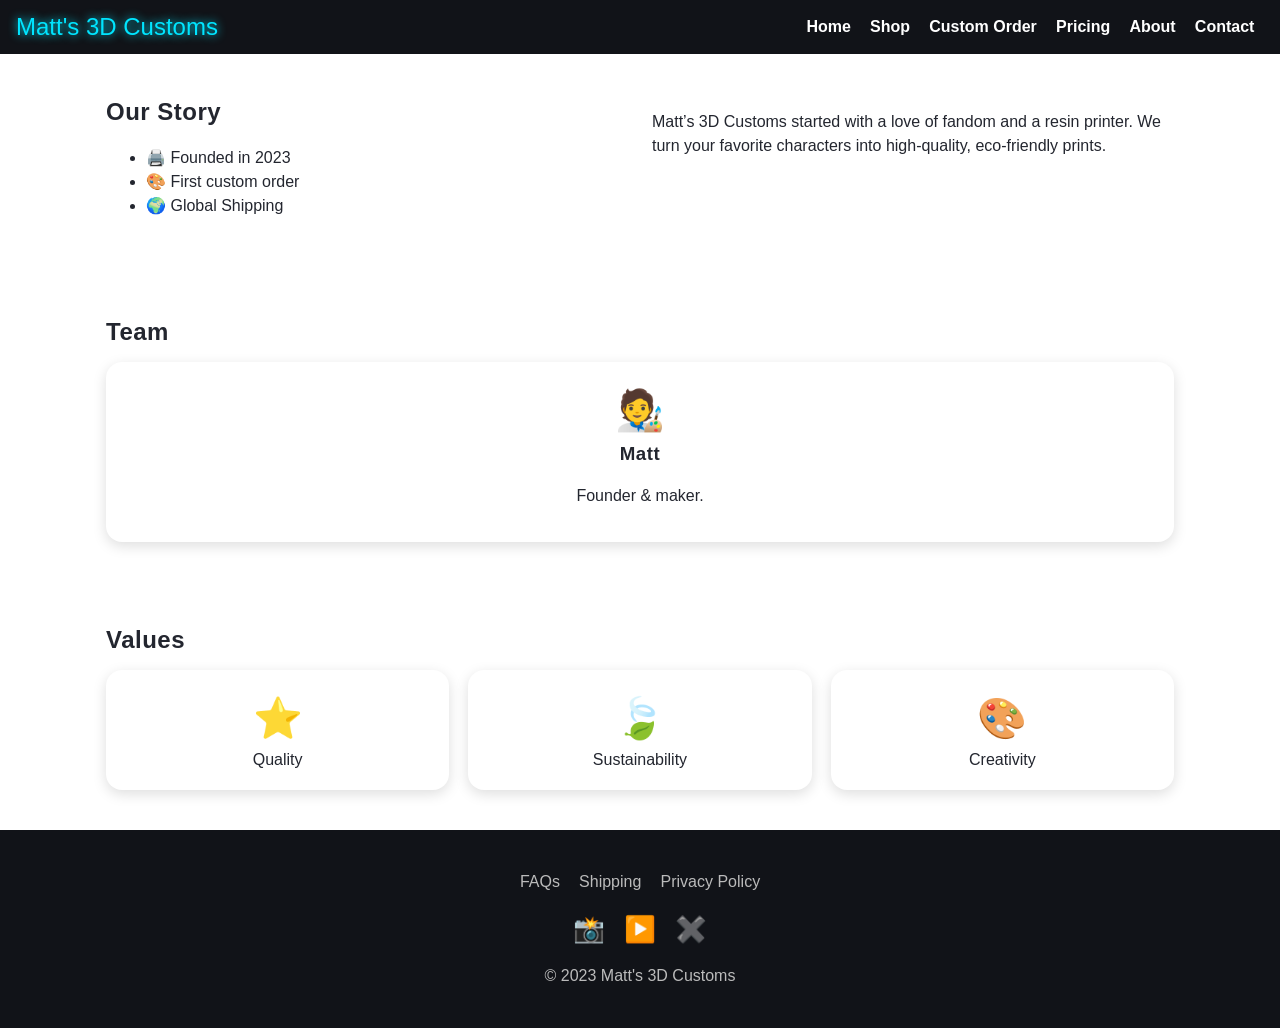
==== about.html @ 5f22d1f5 "Add static storefront site Co-authored-by: mattvalle2020-arch <328107690+mattvalle2020-arch@users.no" ====
<!DOCTYPE html><html lang="en"><head><meta charset="utf-8"><meta name="viewport" content="width=device-width,initial-scale=1">
<title>About | Matt's 3D Customs</title><link rel="stylesheet" href="css/style.css"></head><body>
<section class="two"><div><h1>Our Story</h1><ul><li>🖨️ Founded in 2023</li><li>🎨 First custom order</li><li>🌍 Global Shipping</li></ul></div><div><p>Matt’s 3D Customs started with a love of fandom and a resin printer. We turn your favorite characters into high-quality, eco-friendly prints.</p></div></section>
<section><h2>Team</h2><div class="grid center"><div class="card"><div class="icon">🧑‍🎨</div><h3>Matt</h3><p>Founder &amp; maker.</p></div></div></section>
<section><h2>Values</h2><div class="grid center"><div class="card"><div class="icon">⭐</div>Quality</div><div class="card"><div class="icon">🍃</div>Sustainability</div><div class="card"><div class="icon">🎨</div>Creativity</div></div></section>
<script src="js/site.js"></script>

</body></html>
---- css/style.css ----
:root{--bg:#111318;--dark:#23262f;--light:#f2f3f6;--blue:#00e5ff;--pink:#ff2d95;--purple:#a855ff;--green:#39ff88;--yellow:#ffe14d}
*{box-sizing:border-box}
body{margin:0;font-family:"Segoe UI",Arial,sans-serif;color:var(--dark);background:#fff;line-height:1.5}
h1,h2,h3{font-family:Impact,"Arial Black",sans-serif;letter-spacing:.5px;margin:0 0 .5em}
a{color:inherit}
header{background:var(--bg);color:#fff;display:flex;flex-wrap:wrap;justify-content:space-between;align-items:center;padding:.8rem 1rem;position:sticky;top:0;z-index:10}
.logo{font:1.5rem Impact,sans-serif;color:var(--blue);text-decoration:none;text-shadow:0 0 10px var(--blue)}
nav a{color:#fff;text-decoration:none;margin:0 .6rem;font-weight:600}
nav a:hover{color:var(--pink);text-shadow:0 0 8px var(--pink)}
.hero{min-height:80vh;background:radial-gradient(circle at 20% 30%,#ff2d9540,transparent 40%),radial-gradient(circle at 80% 70%,#00e5ff40,transparent 40%),var(--bg);color:#fff;display:flex;flex-direction:column;justify-content:center;align-items:center;text-align:center;padding:2rem}
.hero h1{font-size:clamp(2.2rem,8vw,5rem);max-width:900px}
.btn{display:inline-block;background:var(--pink);color:#fff;border:0;padding:.9rem 1.6rem;border-radius:999px;font-weight:700;font-size:1rem;cursor:pointer;text-decoration:none;box-shadow:0 0 12px var(--pink);transition:.25s}
.btn:hover{transform:translateY(-2px);box-shadow:0 0 28px var(--pink)}
.btn.blue{background:var(--blue);color:#000;box-shadow:0 0 12px var(--blue)}
section{padding:2.5rem 1rem;max-width:1100px;margin:auto}
.gray{background:var(--light);max-width:none}.gray>div{max-width:1100px;margin:auto}
.grid{display:grid;gap:1.2rem;grid-template-columns:repeat(auto-fit,minmax(220px,1fr))}
.card{background:#fff;border-radius:16px;box-shadow:0 4px 14px #0002;padding:1rem;border:2px solid transparent;transition:.25s;text-decoration:none;display:block}
.card:hover{border-color:var(--blue);box-shadow:0 0 18px var(--blue)}
.thumb{height:160px;border-radius:12px;display:flex;align-items:center;justify-content:center;font-size:3.5rem;background:linear-gradient(135deg,var(--purple),var(--blue))}
.price{color:var(--pink);font-weight:800}
.center{text-align:center}.icon{font-size:2.5rem}
blockquote{font-style:italic;margin:0}
.chips{display:flex;flex-wrap:wrap;gap:.5rem;margin:.8rem 0}
.chip{border:2px solid var(--dark);background:#fff;border-radius:999px;padding:.4rem 1rem;cursor:pointer;font-weight:600;transition:.2s}
.chip:hover{background:var(--light)}
.chip.on{background:var(--c,var(--blue));color:#000;border-color:var(--c,var(--blue));box-shadow:0 0 10px var(--c,var(--blue))}
.two{display:grid;gap:1.5rem}
@media(min-width:800px){.two{grid-template-columns:1fr 1fr}}
#viewer{width:100%;height:380px;background:var(--bg);border-radius:16px}
form label{display:block;margin:.8rem 0 .2rem;font-weight:700}
input,select,textarea{width:100%;padding:.7rem;border-radius:8px;border:2px solid #ccc;font:inherit}
input:focus,select:focus,textarea:focus{outline:0;border-color:var(--blue);box-shadow:0 0 8px var(--blue)}
.drop{border:3px dashed var(--blue);border-radius:16px;padding:2rem;text-align:center;cursor:pointer;box-shadow:0 0 12px #00e5ff66 inset}
.drop.over{background:#00e5ff22}
.step{display:none}.step.active{display:block}
.total{background:var(--bg);color:var(--green);border-radius:16px;padding:1rem;font-weight:700;text-shadow:0 0 8px var(--green)}
.total b{display:inline-block;transition:transform .3s}.total.pop b{transform:scale(1.25)}
table{width:100%;border-collapse:collapse}th,td{padding:.7rem;border-bottom:1px solid #ddd;text-align:left}th{background:var(--bg);color:#fff}
footer{background:var(--bg);color:#bbb;text-align:center;padding:1.5rem 1rem}
footer a{margin:0 .6rem;text-decoration:none}
.social a{display:inline-block;font-size:1.6rem}.social a:hover{animation:pulse 1s infinite;color:var(--pink)}
@keyframes pulse{50%{text-shadow:0 0 18px var(--pink),0 0 30px var(--blue);transform:scale(1.2)}}
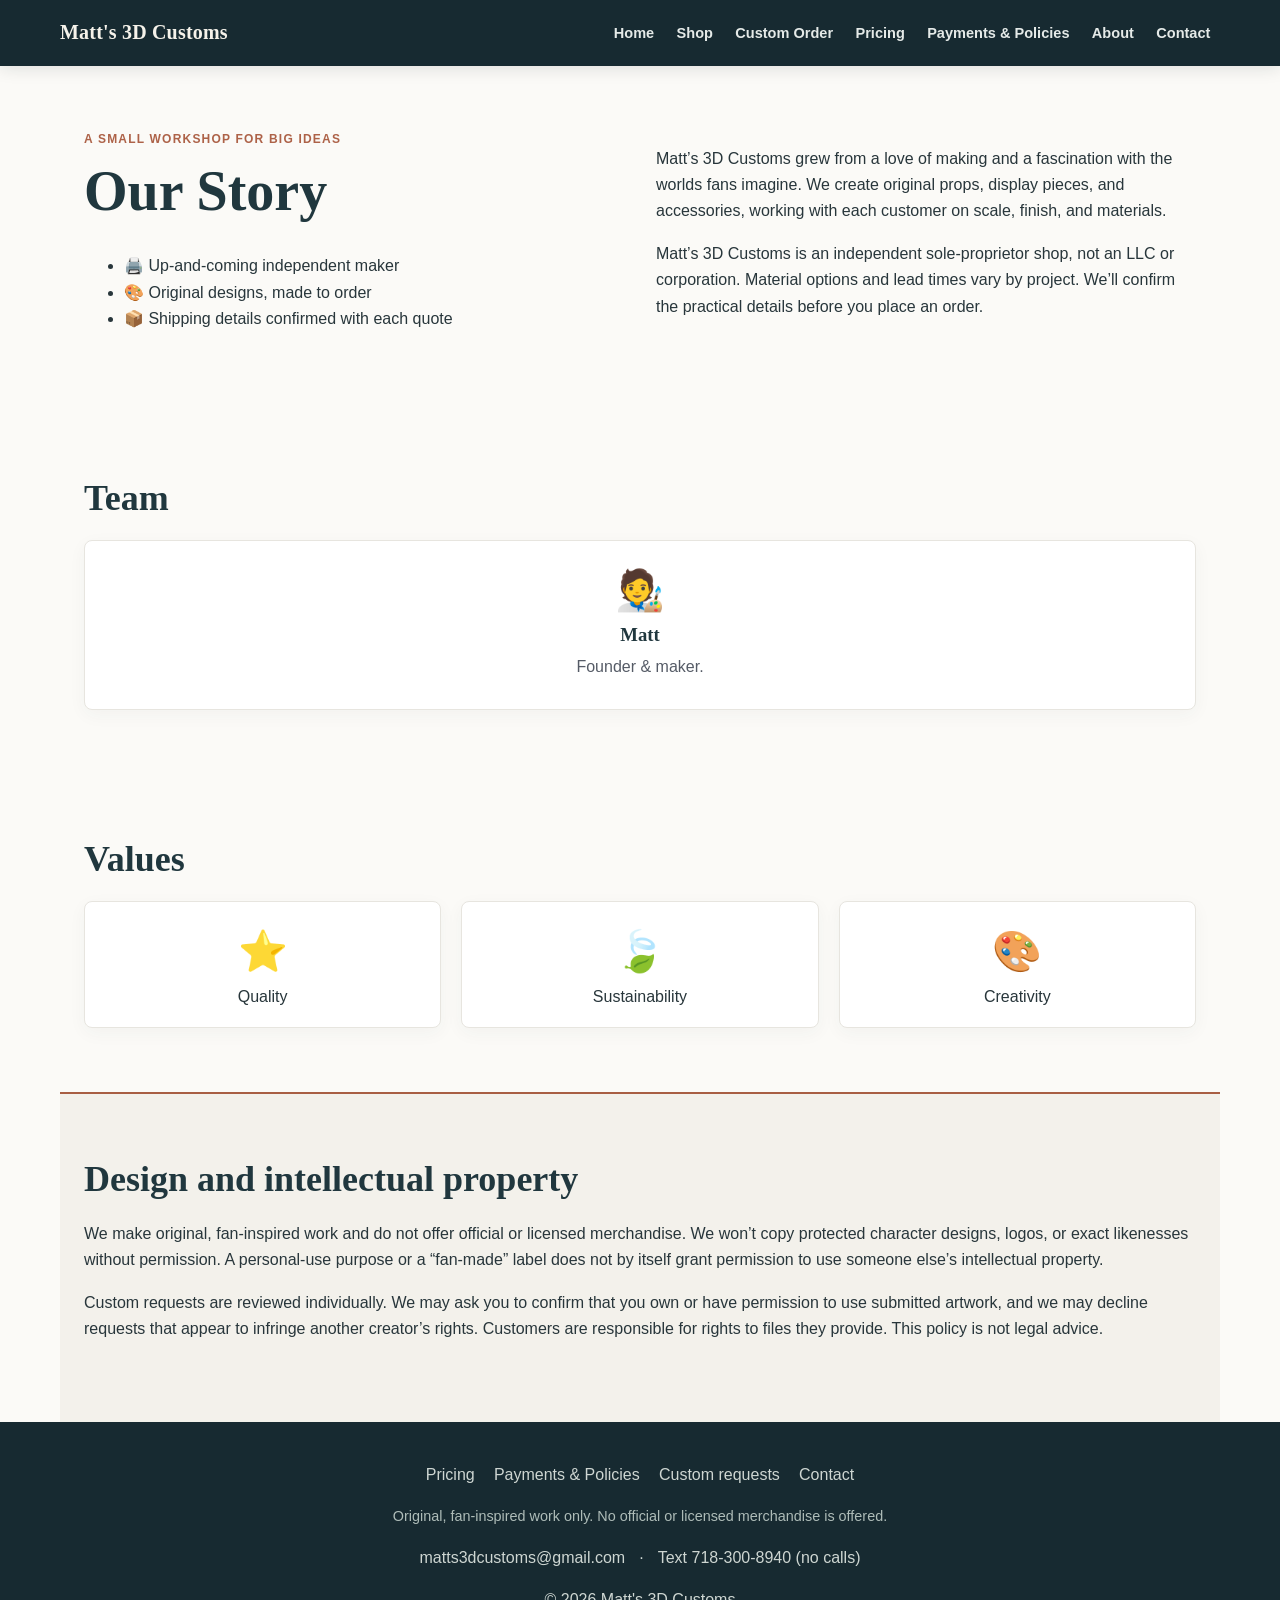
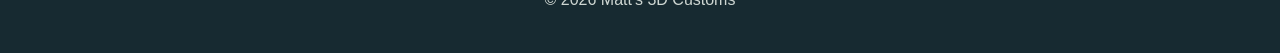
==== commit 6ccfe794: "Prepare storefront for GitHub Pages launch Co-authored-by: Copilot <223556219+Copilot@users.noreply." ====
--- a/about.html
+++ b/about.html
@@ -1,8 +1,9 @@
-<!DOCTYPE html><html lang="en"><head><meta charset="utf-8"><meta name="viewport" content="width=device-width,initial-scale=1">
+<!DOCTYPE html><html lang="en"><head><meta charset="utf-8"><meta name="viewport" content="width=device-width,initial-scale=1"><meta name="theme-color" content="#172a31"><meta name="description" content="Learn about Matt's 3D Customs, an independent maker of original fan-inspired 3D-printed work."><link rel="canonical" href="https://www.matts3dcustoms.com/about.html">
 <title>About | Matt's 3D Customs</title><link rel="stylesheet" href="css/style.css"></head><body>
-<section class="two"><div><h1>Our Story</h1><ul><li>🖨️ Founded in 2023</li><li>🎨 First custom order</li><li>🌍 Global Shipping</li></ul></div><div><p>Matt’s 3D Customs started with a love of fandom and a resin printer. We turn your favorite characters into high-quality, eco-friendly prints.</p></div></section>
+<section class="two"><div><p class="eyebrow">A small workshop for big ideas</p><h1>Our Story</h1><ul><li>🖨️ Up-and-coming independent maker</li><li>🎨 Original designs, made to order</li><li>📦 Shipping details confirmed with each quote</li></ul></div><div><p>Matt’s 3D Customs grew from a love of making and a fascination with the worlds fans imagine. We create original props, display pieces, and accessories, working with each customer on scale, finish, and materials.</p><p>Matt’s 3D Customs is an independent sole-proprietor shop, not an LLC or corporation. Material options and lead times vary by project. We’ll confirm the practical details before you place an order.</p></div></section>
 <section><h2>Team</h2><div class="grid center"><div class="card"><div class="icon">🧑‍🎨</div><h3>Matt</h3><p>Founder &amp; maker.</p></div></div></section>
 <section><h2>Values</h2><div class="grid center"><div class="card"><div class="icon">⭐</div>Quality</div><div class="card"><div class="icon">🍃</div>Sustainability</div><div class="card"><div class="icon">🎨</div>Creativity</div></div></section>
+<section id="design-policy" class="policy"><h2>Design and intellectual property</h2><p>We make original, fan-inspired work and do not offer official or licensed merchandise. We won’t copy protected character designs, logos, or exact likenesses without permission. A personal-use purpose or a “fan-made” label does not by itself grant permission to use someone else’s intellectual property.</p><p>Custom requests are reviewed individually. We may ask you to confirm that you own or have permission to use submitted artwork, and we may decline requests that appear to infringe another creator’s rights. Customers are responsible for rights to files they provide. This policy is not legal advice.</p></section>
 <script src="js/site.js"></script>
 
 </body></html>
--- a/css/style.css
+++ b/css/style.css
@@ -30,6 +30,8 @@
 #viewer{width:100%;height:380px;background:var(--bg);border-radius:16px}
 form label{display:block;margin:.8rem 0 .2rem;font-weight:700}
 input,select,textarea{width:100%;padding:.7rem;border-radius:8px;border:2px solid #ccc;font:inherit}
+.option-row{display:flex;align-items:center;gap:.6rem}
+.option-row input{width:auto}
 input:focus,select:focus,textarea:focus{outline:0;border-color:var(--blue);box-shadow:0 0 8px var(--blue)}
 .drop{border:3px dashed var(--blue);border-radius:16px;padding:2rem;text-align:center;cursor:pointer;box-shadow:0 0 12px #00e5ff66 inset}
 .drop.over{background:#00e5ff22}
@@ -41,3 +43,163 @@
 footer a{margin:0 .6rem;text-decoration:none}
 .social a{display:inline-block;font-size:1.6rem}.social a:hover{animation:pulse 1s infinite;color:var(--pink)}
 @keyframes pulse{50%{text-shadow:0 0 18px var(--pink),0 0 30px var(--blue);transform:scale(1.2)}}
+.hero{min-height:76vh;position:relative;overflow:hidden;align-items:flex-start;text-align:left;padding:clamp(2rem,8vw,7rem);background:radial-gradient(ellipse at 78% 42%,#00e5ff3b,transparent 30%),radial-gradient(ellipse at 90% 80%,#ff2d9544,transparent 34%),linear-gradient(125deg,#101116 10%,#20232c 56%,#13151b);}
+.hero:after{content:"⚔  ✦  🔑";position:absolute;right:6%;top:22%;font-size:clamp(3rem,8vw,7rem);line-height:1.5;max-width:38%;color:#fff;opacity:.8;transform:rotate(-10deg);text-shadow:0 0 20px #00e5ff,0 0 38px #ff2d95;pointer-events:none}
+.hero h1{font-size:clamp(2.7rem,7vw,5.7rem);line-height:.98;max-width:760px;margin:.1em 0 .25em;text-wrap:balance}
+.hero>p:not(.eyebrow){max-width:560px;color:#e2e7ed;font-size:1.15rem}
+.eyebrow{font-size:.75rem;font-weight:800;text-transform:uppercase;letter-spacing:.1em;color:#d13b80;margin:0 0 .55rem}
+.hero .eyebrow{color:var(--blue)}
+.hero-actions{display:flex;flex-wrap:wrap;gap:.8rem;margin-top:1rem}
+.hero .btn.secondary{background:transparent;border:1px solid #fff;box-shadow:none}
+.hero-note{font-size:.9rem!important;color:#c6cbd3!important;margin-top:1.3rem}
+.section-heading{display:flex;justify-content:space-between;align-items:end;gap:1rem;margin-bottom:1.25rem}
+.section-heading h2{margin:0}
+.section-heading>a{color:#ab1255;font-weight:700}
+.card{border-radius:6px;box-shadow:0 5px 18px #17182012;padding:1.2rem}
+.card h3{margin:.1rem 0 .45rem}
+.card p:not(.eyebrow){color:#555b66;margin:.35rem 0 .8rem}
+.thumb{border-radius:4px;background:radial-gradient(circle at 65% 30%,#ffffff88,transparent 23%),linear-gradient(135deg,#a855ff,#00b8d4 55%,#ff2d95);}
+.card-action{display:block;margin-top:.8rem;color:#a91555;font-weight:800}
+.why{max-width:none;background:#111318;color:#fff}
+.why>h2,.why>.grid{max-width:1100px;margin-left:auto;margin-right:auto}
+.why .grid{margin-top:2rem}
+.why .grid>div{padding:1rem;border-top:2px solid var(--blue)}
+.why p{color:#c8cbd1}
+.testimonials{max-width:none;background:linear-gradient(105deg,#f0f2f5,#fff 56%,#e7faff)}
+.testimonials>h2,.testimonials>.grid{max-width:1100px;margin-left:auto;margin-right:auto}
+.testimonials blockquote{padding:1rem;border-left:3px solid var(--pink);line-height:1.6}
+.testimonials blockquote b{display:block;margin-top:.65rem;font-style:normal}
+.closing-cta{max-width:none;text-align:center;background:linear-gradient(115deg,#14161c,#26202b);color:#fff}
+.closing-cta h2{font-size:2.5rem}
+.closing-cta p:not(.eyebrow){color:#d8d9de}
+.legal-note{font-size:.9rem;color:#565d67;padding-top:1rem;padding-bottom:1rem}
+.legal-note a{color:#9c174e}
+.lead{max-width:760px;font-size:1.1rem;color:#515762}
+.fine-print{font-size:.9rem;color:#626976}
+.table-wrap{width:100%;overflow-x:auto;margin:1rem 0 2rem}
+table{min-width:540px}
+th,td{padding:.85rem .75rem}
+th{background:#171920}
+.policy{border-top:2px solid var(--pink);background:linear-gradient(100deg,#f7f8fa,#fff)}
+.btn{border-radius:4px}
+.chip{border-radius:4px}
+footer p:nth-child(2){max-width:680px;margin:.8rem auto;color:#969ba5;font-size:.9rem}
+@media(max-width:650px){
+header{position:static;gap:.7rem}
+nav{display:flex;flex-wrap:wrap;gap:.3rem .7rem}
+nav a{margin:0;font-size:.9rem}
+.hero{min-height:78vh;padding:3rem 1.25rem;}
+.hero:after{right:3%;top:auto;bottom:8%;font-size:3rem;opacity:.45}
+.hero-actions{align-items:stretch;flex-direction:column;width:min(100%,22rem)}
+.hero-actions .btn{text-align:center}
+.section-heading{align-items:flex-start;flex-direction:column}
+section{padding:2.25rem 1rem}
+}
+
+:root{
+--bg:#172a31;
+--dark:#24343a;
+--light:#f2f3f0;
+--blue:#2c7180;
+--pink:#b66b4d;
+--purple:#8b9e9b;
+--green:#e8d7ad;
+--yellow:#d7c295;
+}
+html{scroll-behavior:smooth}
+body{background:#fbfaf7;color:#28363b;font-family:"Segoe UI",Arial,sans-serif;line-height:1.65}
+h1,h2,h3{font-family:Georgia,"Times New Roman",serif;letter-spacing:0;color:#20373e;line-height:1.2}
+h1{font-size:clamp(2.25rem,5vw,3.5rem)}
+h2{font-size:clamp(1.65rem,3vw,2.25rem)}
+a:focus-visible,button:focus-visible,input:focus-visible,select:focus-visible,textarea:focus-visible{outline:3px solid #bd785a;outline-offset:3px}
+header{position:sticky;top:0;padding:.85rem max(1rem,calc((100vw - 1160px)/2));background:#172a31;box-shadow:0 2px 16px #101d2220}
+.logo{font-family:Georgia,"Times New Roman",serif;font-size:1.25rem;font-weight:700;letter-spacing:.01em;color:#f5f2ea;text-shadow:none}
+nav{display:flex;flex-wrap:wrap;gap:.2rem}
+nav a{padding:.45rem .6rem;margin:0;border-radius:4px;color:#e5eae8;font-size:.91rem;transition:background-color .2s,color .2s}
+nav a:hover{background:#ffffff16;color:#fff;text-shadow:none}
+.hero{min-height:590px;min-height:min(680px,78vh);align-items:flex-start;justify-content:center;overflow:hidden;padding:clamp(3.5rem,9vw,7.5rem) max(1.25rem,calc((100vw - 1160px)/2));background:radial-gradient(ellipse at 82% 42%,#ffffff10,transparent 32%),linear-gradient(115deg,#172a31,#29414a 72%,#43575a);color:#fff}
+.hero:after{right:8%;top:29%;font-size:clamp(4rem,10vw,8rem);color:#d8c9a4;opacity:.42;filter:grayscale(.65);text-shadow:none}
+.hero h1{max-width:720px;color:#fff;font-size:clamp(2.8rem,6.5vw,5.3rem);line-height:1.02}
+.hero>p:not(.eyebrow){max-width:570px;color:#e0e6e3;font-size:1.15rem}
+.hero .eyebrow,.eyebrow{color:#ad6248}
+.hero .eyebrow{color:#dfcba0}
+.hero-note{color:#ccd6d2!important}
+.hero-actions{margin-top:1.4rem}
+.btn{border-radius:5px;background:#a85e43;box-shadow:none;padding:.78rem 1.2rem;transition:background-color .2s,transform .2s}
+.btn:hover{background:#8d4d37;box-shadow:none;transform:translateY(-1px)}
+.btn.blue{background:#d7c295;color:#20373e;box-shadow:none}
+.btn.blue:hover{background:#c8ae76}
+.hero .btn.secondary{border-color:#bcc9c5;color:#fff}
+.hero .btn.secondary:hover{background:#ffffff16}
+section{max-width:1160px;padding:4rem 1.5rem}
+section>h2{margin-bottom:1.25rem}
+.grid{gap:1.25rem}
+.card{border:1px solid #e7e5df;border-radius:8px;box-shadow:0 5px 18px #263a3c0b;padding:1rem;transition:transform .2s,box-shadow .2s,border-color .2s}
+.card:hover{border-color:#9aaca7;box-shadow:0 12px 28px #263a3c14;transform:translateY(-3px)}
+.thumb{height:180px;border-radius:5px;background:linear-gradient(145deg,#e9e5d9,#d6e0dc)}
+.price{color:#984e37}
+.card-action{color:#984e37}
+.section-heading{margin-bottom:1.5rem}
+.section-heading>a{color:#8f4d38}
+.why,.testimonials,.process,.closing-cta{max-width:none}
+.why{background:#edf0ed;color:#293a3d}
+.why>h2,.why>.grid,.testimonials>h2,.testimonials>.grid{max-width:1160px;margin-left:auto;margin-right:auto}
+.why .grid>div{border-top:2px solid #a85e43;padding:1.25rem;background:#fbfaf7}
+.why h2,.why h3{color:#20373e}
+.why p{color:#586568}
+.testimonials,.process{background:#f5f3ed}
+.testimonials .grid>div,.process .grid>div{padding:1.4rem;background:#fff;border:1px solid #e6e2d9;border-radius:7px}
+.testimonials h3,.process h3{margin:.1rem 0 .5rem}
+.testimonials p:not(.eyebrow),.process p:not(.eyebrow){color:#586568}
+.closing-cta{background:#20373e;text-align:center;color:#fff}
+.closing-cta h2{color:#fff}
+.closing-cta p:not(.eyebrow){color:#d6dfdc}
+.closing-cta .eyebrow{color:#dfcba0}
+.legal-note{padding-top:1.5rem;padding-bottom:1.5rem;color:#5d696b;font-size:.88rem}
+.legal-note a{color:#8f4d38}
+.two{gap:2rem;align-items:start}
+#viewer{height:400px;overflow:hidden;border-radius:8px;background:linear-gradient(145deg,#20373e,#111e23)}
+.chip{border:1px solid #b8c0bb;border-radius:5px;padding:.55rem .85rem;color:#26383d}
+.chip:hover{background:#f1f0eb}
+.chip.on{border-color:#617f7d;background:#dce5df;box-shadow:none;color:#20373e}
+form label{color:#334347}
+input,select,textarea{border:1px solid #ccd1cd;border-radius:5px;background:#fff}
+input:focus,select:focus,textarea:focus{border-color:#597f83;box-shadow:0 0 0 3px #597f8324}
+.drop{border:2px dashed #879d99;border-radius:7px;box-shadow:none}
+.drop.over{background:#edf3f0}
+.step{padding:1.3rem 0}
+.total{margin-top:1.5rem;background:#20373e;color:#f5e7c8;border-radius:7px;text-shadow:none}
+.table-wrap{border:1px solid #e3e1da;border-radius:7px}
+table{min-width:600px;background:#fff}
+th{background:#20373e;color:#fff}
+th,td{padding:.9rem .8rem}
+tr:nth-child(even) td{background:#f7f6f2}
+.lead{color:#536267}
+.fine-print{color:#657174}
+.policy{border-top:2px solid #a85e43;background:#f3f1eb}
+.contact-details{grid-template-columns:repeat(auto-fit,minmax(min(100%,320px),1fr));gap:2rem}
+.contact-details address{font-style:normal;line-height:1.7}
+.contact-details h2{margin-top:1.5rem}
+.payment-intro{padding-bottom:1rem}
+.payment-section{padding-top:1.5rem}
+.payment-grid{margin-top:1.5rem}
+.payment-card{padding:1.5rem;background:#fff;border:1px solid #e6e2d9;border-radius:7px}
+.payment-card h3{margin:.15rem 0 .7rem}
+.payment-pending{background:#f2f3f0}
+.payment-card .btn{margin-top:.5rem}
+.policy li{margin:.6rem 0}
+footer{background:#172a31;color:#ced6d2}
+footer a:hover{color:#fff}
+footer p:nth-child(2){color:#aebcb8}
+@media(max-width:650px){
+header{position:static;padding:.8rem 1rem}
+nav{gap:.15rem .35rem}
+nav a{padding:.35rem .45rem}
+.hero{min-height:590px;padding:3.5rem 1.25rem}
+.hero:after{right:4%;bottom:5%;font-size:3.5rem}
+section{padding:3rem 1.1rem}
+#viewer{height:300px}
+}
+@media(prefers-reduced-motion:reduce){
+*,*::before,*::after{scroll-behavior:auto!important;animation-duration:.01ms!important;animation-iteration-count:1!important;transition-duration:.01ms!important}
+}
